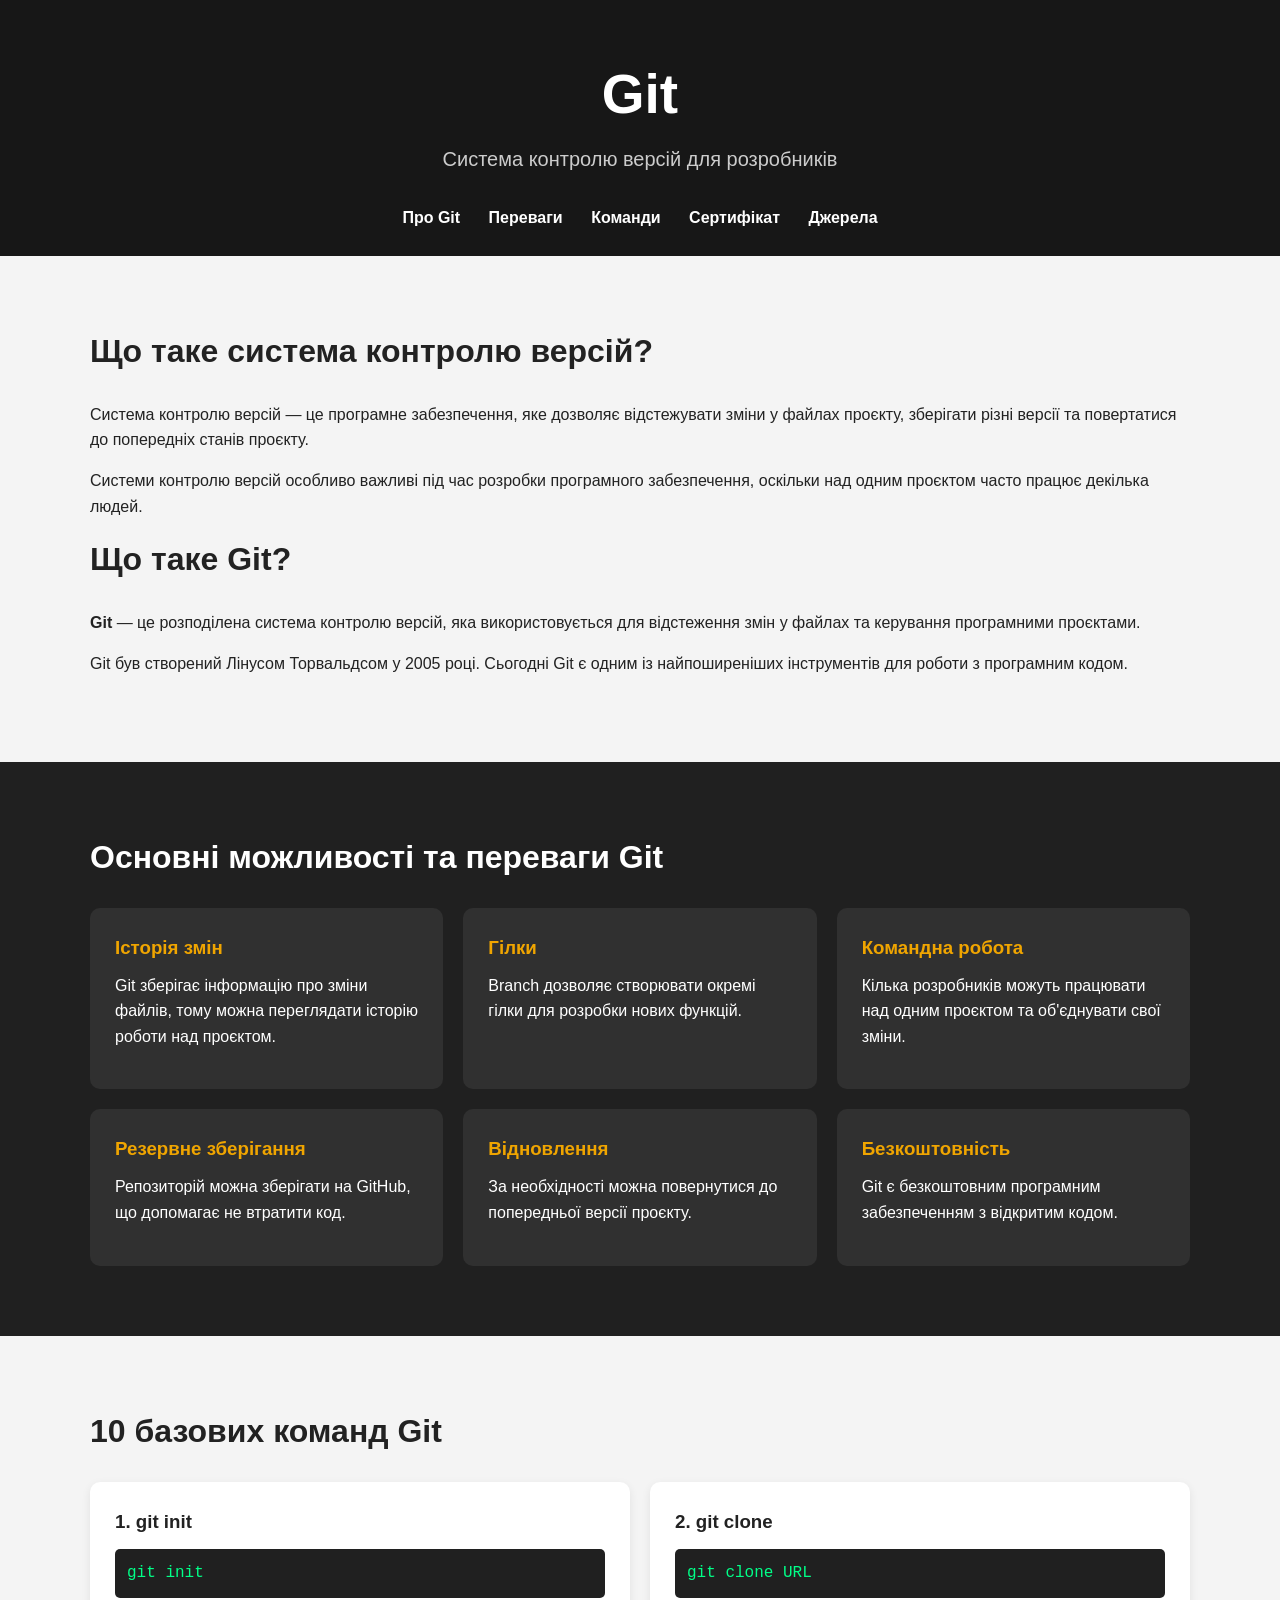
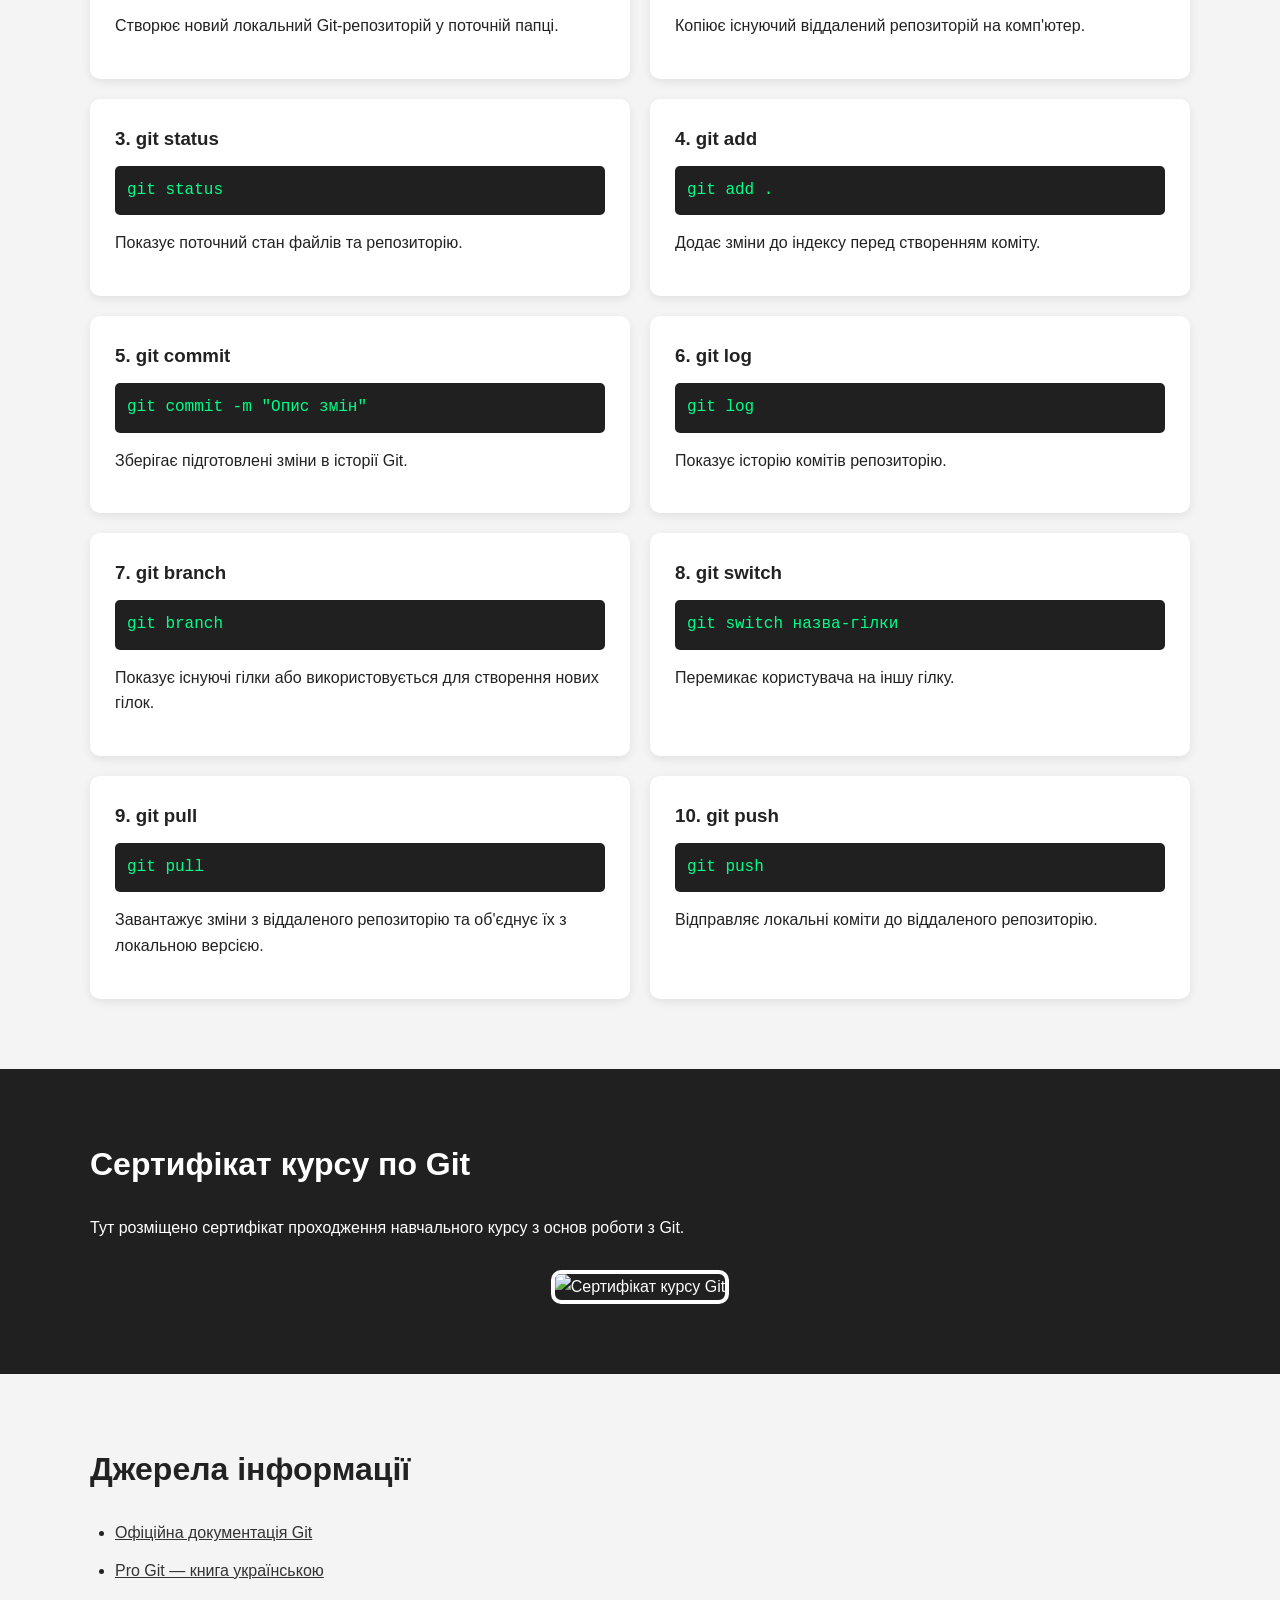
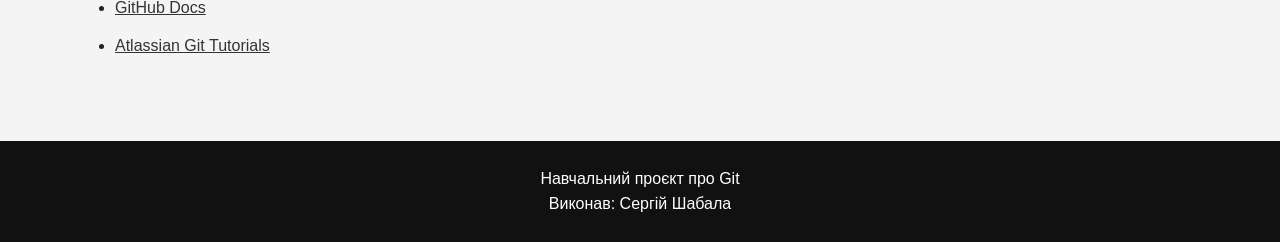
==== index.html @ b5536799 "Add files via upload" ====
<!DOCTYPE html>
<html lang="uk">
<head>
    <meta charset="UTF-8">
    <meta name="viewport" content="width=device-width, initial-scale=1.0">

    <title>Git — системи контролю версій</title>

    <link rel="stylesheet" href="style.css">
</head>

<body>

<header>
    <div class="container">
        <h1>Git</h1>
        <p>Система контролю версій для розробників</p>

        <nav>
            <a href="#about">Про Git</a>
            <a href="#advantages">Переваги</a>
            <a href="#commands">Команди</a>
            <a href="#certificate">Сертифікат</a>
            <a href="#sources">Джерела</a>
        </nav>
    </div>
</header>

<main>

<section id="about" class="section">
    <div class="container">

        <h2>Що таке система контролю версій?</h2>

        <p>
            Система контролю версій — це програмне забезпечення,
            яке дозволяє відстежувати зміни у файлах проєкту,
            зберігати різні версії та повертатися до попередніх
            станів проєкту.
        </p>

        <p>
            Системи контролю версій особливо важливі під час
            розробки програмного забезпечення, оскільки над одним
            проєктом часто працює декілька людей.
        </p>

        <h2>Що таке Git?</h2>

        <p>
            <strong>Git</strong> — це розподілена система контролю
            версій, яка використовується для відстеження змін
            у файлах та керування програмними проєктами.
        </p>

        <p>
            Git був створений Лінусом Торвальдсом у 2005 році.
            Сьогодні Git є одним із найпоширеніших інструментів
            для роботи з програмним кодом.
        </p>

    </div>
</section>


<section id="advantages" class="section dark">
    <div class="container">

        <h2>Основні можливості та переваги Git</h2>

        <div class="cards">

            <div class="card">
                <h3>Історія змін</h3>
                <p>
                    Git зберігає інформацію про зміни файлів,
                    тому можна переглядати історію роботи над проєктом.
                </p>
            </div>

            <div class="card">
                <h3>Гілки</h3>
                <p>
                    Branch дозволяє створювати окремі гілки
                    для розробки нових функцій.
                </p>
            </div>

            <div class="card">
                <h3>Командна робота</h3>
                <p>
                    Кілька розробників можуть працювати над одним
                    проєктом та об'єднувати свої зміни.
                </p>
            </div>

            <div class="card">
                <h3>Резервне зберігання</h3>
                <p>
                    Репозиторій можна зберігати на GitHub,
                    що допомагає не втратити код.
                </p>
            </div>

            <div class="card">
                <h3>Відновлення</h3>
                <p>
                    За необхідності можна повернутися
                    до попередньої версії проєкту.
                </p>
            </div>

            <div class="card">
                <h3>Безкоштовність</h3>
                <p>
                    Git є безкоштовним програмним забезпеченням
                    з відкритим кодом.
                </p>
            </div>

        </div>

    </div>
</section>


<section id="commands" class="section">
    <div class="container">

        <h2>10 базових команд Git</h2>

        <div class="commands">

            <div class="command">
                <h3>1. git init</h3>
                <code>git init</code>
                <p>
                    Створює новий локальний Git-репозиторій
                    у поточній папці.
                </p>
            </div>

            <div class="command">
                <h3>2. git clone</h3>
                <code>git clone URL</code>
                <p>
                    Копіює існуючий віддалений репозиторій
                    на комп'ютер.
                </p>
            </div>

            <div class="command">
                <h3>3. git status</h3>
                <code>git status</code>
                <p>
                    Показує поточний стан файлів
                    та репозиторію.
                </p>
            </div>

            <div class="command">
                <h3>4. git add</h3>
                <code>git add .</code>
                <p>
                    Додає зміни до індексу перед створенням
                    коміту.
                </p>
            </div>

            <div class="command">
                <h3>5. git commit</h3>
                <code>git commit -m "Опис змін"</code>
                <p>
                    Зберігає підготовлені зміни в історії Git.
                </p>
            </div>

            <div class="command">
                <h3>6. git log</h3>
                <code>git log</code>
                <p>
                    Показує історію комітів репозиторію.
                </p>
            </div>

            <div class="command">
                <h3>7. git branch</h3>
                <code>git branch</code>
                <p>
                    Показує існуючі гілки або використовується
                    для створення нових гілок.
                </p>
            </div>

            <div class="command">
                <h3>8. git switch</h3>
                <code>git switch назва-гілки</code>
                <p>
                    Перемикає користувача на іншу гілку.
                </p>
            </div>

            <div class="command">
                <h3>9. git pull</h3>
                <code>git pull</code>
                <p>
                    Завантажує зміни з віддаленого репозиторію
                    та об'єднує їх з локальною версією.
                </p>
            </div>

            <div class="command">
                <h3>10. git push</h3>
                <code>git push</code>
                <p>
                    Відправляє локальні коміти
                    до віддаленого репозиторію.
                </p>
            </div>

        </div>

    </div>
</section>


<section id="certificate" class="section dark">
    <div class="container">

        <h2>Сертифікат курсу по Git</h2>

        <p>
            Тут розміщено сертифікат проходження навчального
            курсу з основ роботи з Git.
        </p>

        <div class="certificate">
            <img src="certificate.jpg"
                 alt="Сертифікат курсу Git">
        </div>

    </div>
</section>


<section id="sources" class="section">
    <div class="container">

        <h2>Джерела інформації</h2>

        <ul class="sources">

            <li>
                <a href="https://git-scm.com/docs"
                   target="_blank">
                    Офіційна документація Git
                </a>
            </li>

            <li>
                <a href="https://git-scm.com/book/uk/v2"
                   target="_blank">
                    Pro Git — книга українською
                </a>
            </li>

            <li>
                <a href="https://docs.github.com/"
                   target="_blank">
                    GitHub Docs
                </a>
            </li>

            <li>
                <a href="https://www.atlassian.com/git/tutorials"
                   target="_blank">
                    Atlassian Git Tutorials
                </a>
            </li>

        </ul>

    </div>
</section>

</main>


<footer>
    <p>Навчальний проєкт про Git</p>
    <p>Виконав: Сергій Шабала</p>
</footer>

</body>
</html>
---- style.css ----
* {
    box-sizing: border-box;
    margin: 0;
    padding: 0;
}

html {
    scroll-behavior: smooth;
}

body {
    font-family: Arial, sans-serif;
    background: #f4f4f4;
    color: #222;
    line-height: 1.6;
}

.container {
    width: 90%;
    max-width: 1100px;
    margin: auto;
}

header {
    background: #171717;
    color: white;
    padding: 50px 0 25px;
    text-align: center;
}

header h1 {
    font-size: 55px;
    margin-bottom: 5px;
}

header p {
    font-size: 20px;
    color: #ccc;
}

nav {
    margin-top: 30px;
}

nav a {
    color: white;
    text-decoration: none;
    margin: 0 12px;
    font-weight: bold;
}

nav a:hover {
    color: #f0a500;
}

.section {
    padding: 70px 0;
}

.dark {
    background: #202020;
    color: white;
}

h2 {
    font-size: 32px;
    margin-bottom: 25px;
}

.section p {
    margin-bottom: 15px;
}

.cards {
    display: grid;
    grid-template-columns: repeat(3, 1fr);
    gap: 20px;
}

.card {
    background: #303030;
    padding: 25px;
    border-radius: 10px;
}

.card h3 {
    color: #f0a500;
    margin-bottom: 10px;
}

.commands {
    display: grid;
    grid-template-columns: repeat(2, 1fr);
    gap: 20px;
}

.command {
    background: white;
    padding: 25px;
    border-radius: 10px;
    box-shadow: 0 3px 10px rgba(0,0,0,0.08);
}

.command h3 {
    margin-bottom: 12px;
}

.command code {
    display: block;
    background: #202020;
    color: #00ff88;
    padding: 12px;
    border-radius: 5px;
    margin-bottom: 15px;
    font-family: Consolas, monospace;
}

.certificate {
    text-align: center;
    margin-top: 30px;
}

.certificate img {
    max-width: 90%;
    max-height: 600px;
    border-radius: 10px;
    border: 4px solid white;
}

.sources {
    padding-left: 25px;
}

.sources li {
    margin: 12px 0;
}

.sources a {
    color: #333;
}

footer {
    background: #111;
    color: white;
    text-align: center;
    padding: 25px;
}

@media (max-width: 800px) {

    .cards {
        grid-template-columns: 1fr;
    }

    .commands {
        grid-template-columns: 1fr;
    }

    nav a {
        display: block;
        margin: 10px;
    }

    header h1 {
        font-size: 42px;
    }
}
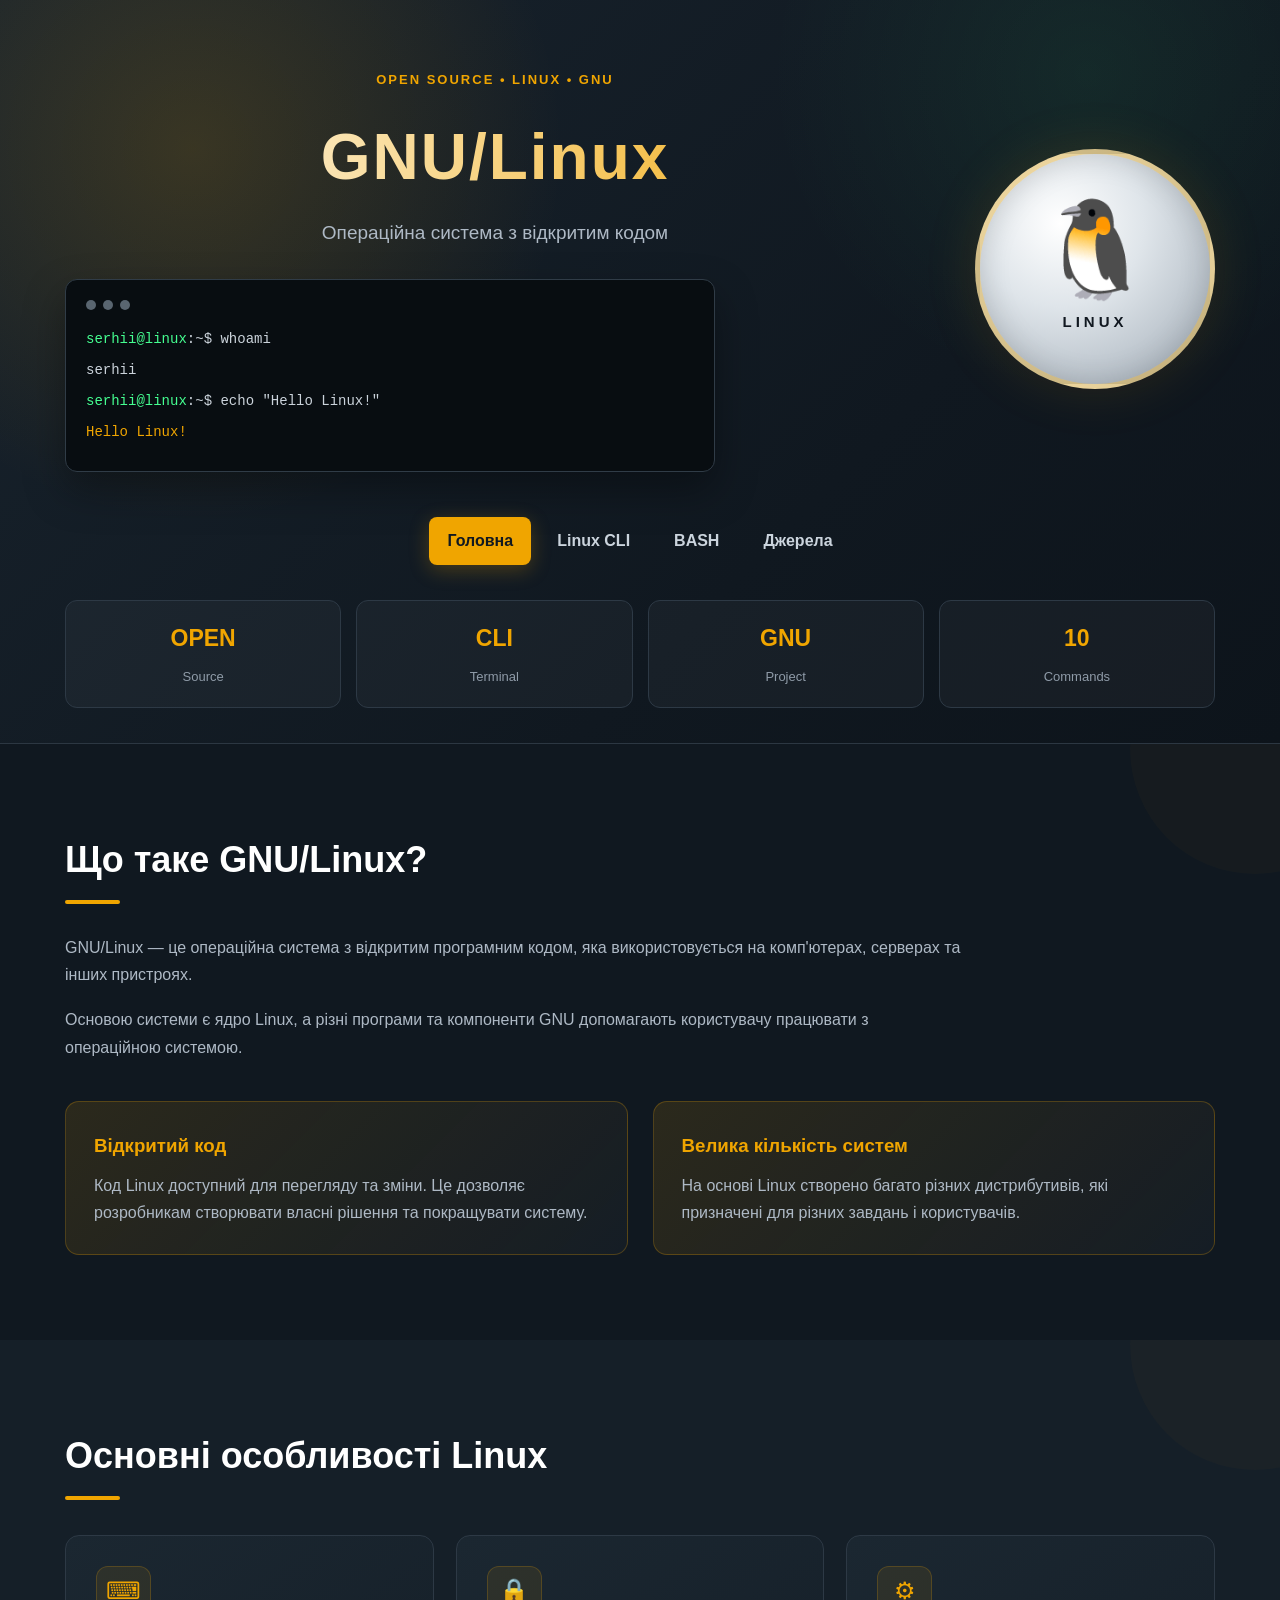
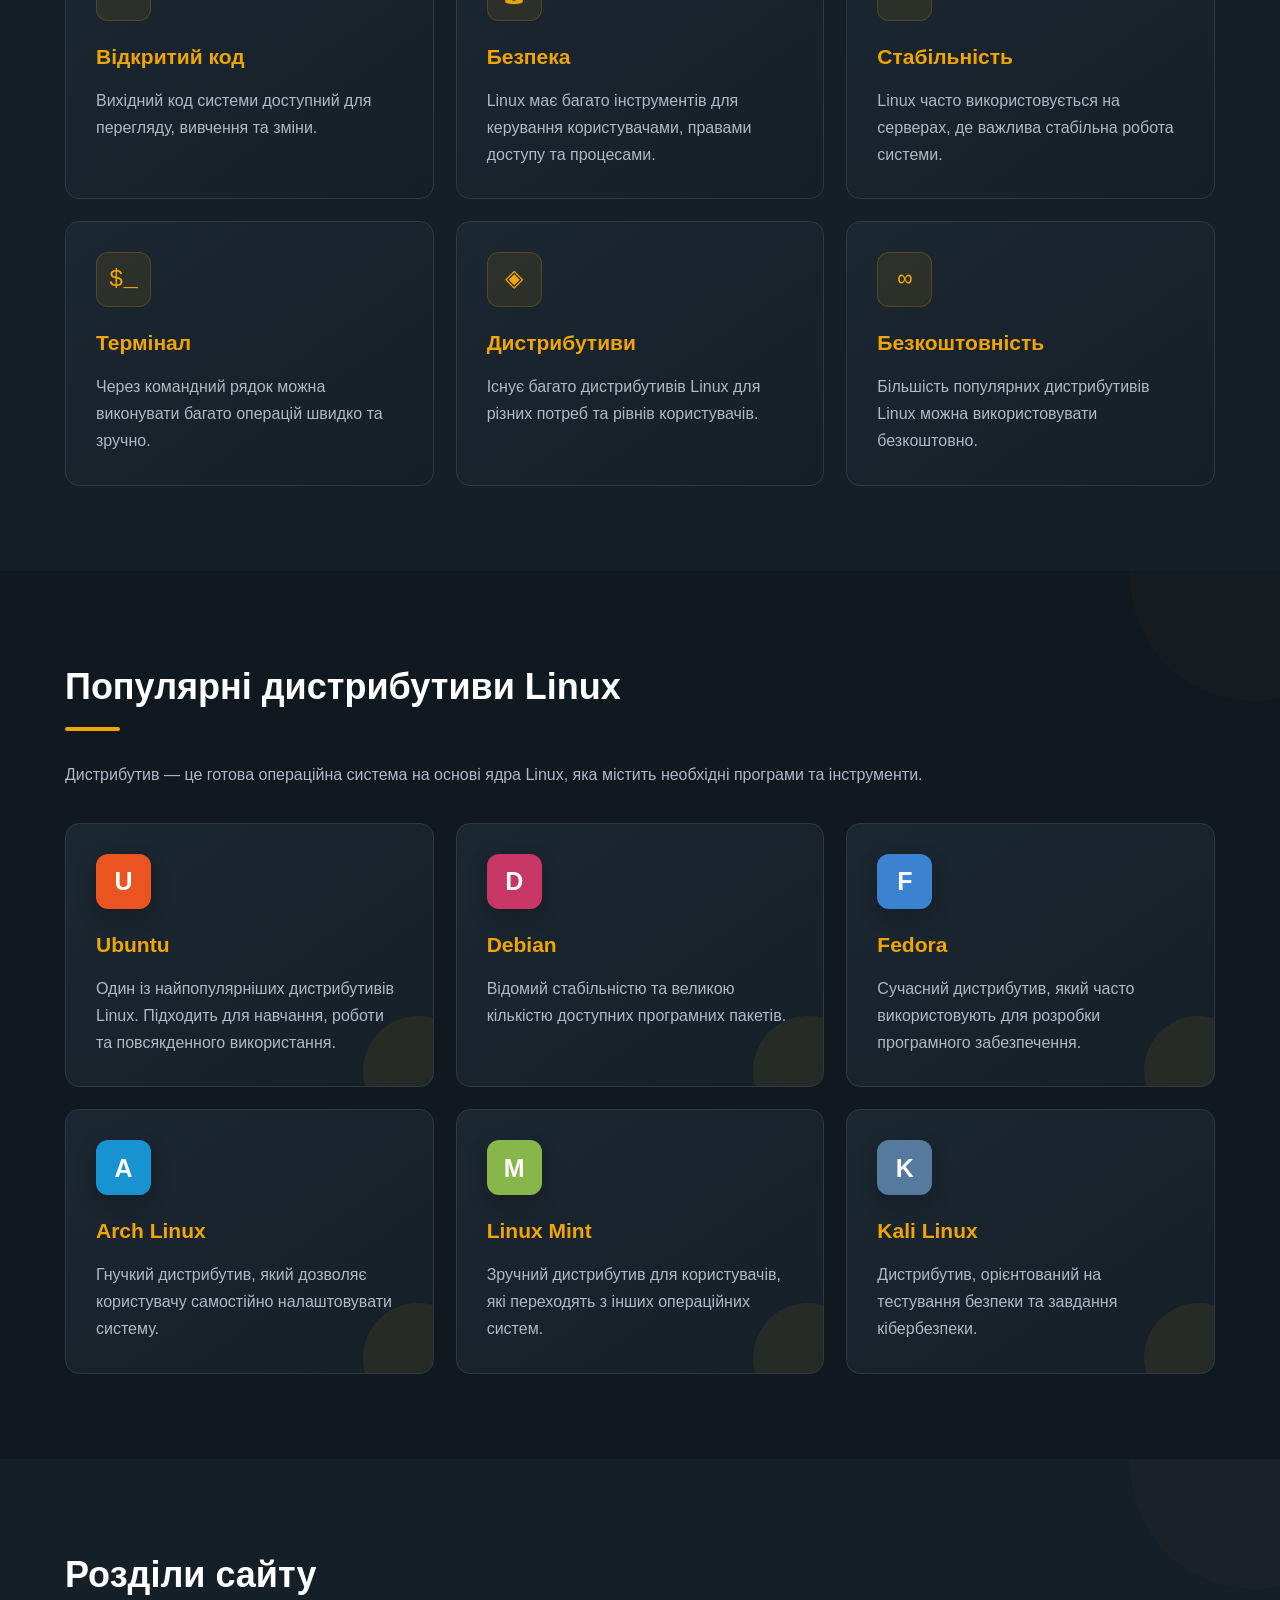
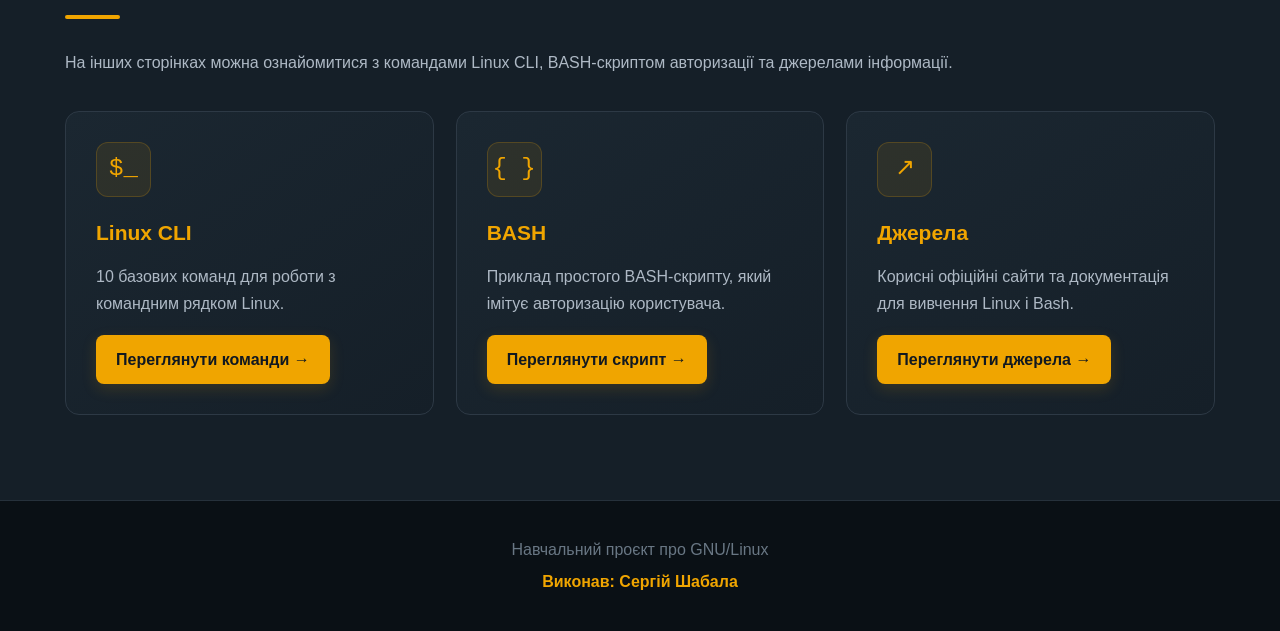
==== commit 1831d50d: "Add files via upload" ====
--- a/index.html
+++ b/index.html
@@ -1,11 +1,10 @@
 <!DOCTYPE html>
 <html lang="uk">
+
 <head>
     <meta charset="UTF-8">
     <meta name="viewport" content="width=device-width, initial-scale=1.0">
-
-    <title>Git — системи контролю версій</title>
-
+    <title>GNU/Linux</title>
     <link rel="stylesheet" href="style.css">
 </head>
 
@@ -13,283 +12,361 @@
 
 <header>
     <div class="container">
-        <h1>Git</h1>
-        <p>Система контролю версій для розробників</p>
+
+        <div class="hero-linux">
+
+            <div class="hero-text">
+
+                <span class="terminal-label">
+                    OPEN SOURCE • LINUX • GNU
+                </span>
+
+                <h1>GNU/Linux</h1>
+
+                <p>
+                    Операційна система з відкритим кодом
+                </p>
+
+                <div class="hero-terminal">
+
+                    <div class="terminal-top">
+                        <span></span>
+                        <span></span>
+                        <span></span>
+                    </div>
+
+                    <p>
+                        <span class="green">serhii@linux</span>:~$ whoami
+                    </p>
+
+                    <p>serhii</p>
+
+                    <p>
+                        <span class="green">serhii@linux</span>:~$ echo "Hello Linux!"
+                    </p>
+
+                    <p class="orange">
+                        Hello Linux!
+                    </p>
+
+                </div>
+
+            </div>
+
+            <div class="tux-box">
+                <div class="tux-circle">🐧</div>
+                <span>LINUX</span>
+            </div>
+
+        </div>
 
         <nav>
-            <a href="#about">Про Git</a>
-            <a href="#advantages">Переваги</a>
-            <a href="#commands">Команди</a>
-            <a href="#certificate">Сертифікат</a>
-            <a href="#sources">Джерела</a>
+            <a href="index.html" class="active">Головна</a>
+            <a href="commands.html">Linux CLI</a>
+            <a href="bash.html">BASH</a>
+            <a href="sources.html">Джерела</a>
         </nav>
+
+        <div class="stats">
+
+            <div class="stat">
+                <strong>OPEN</strong>
+                <span>Source</span>
+            </div>
+
+            <div class="stat">
+                <strong>CLI</strong>
+                <span>Terminal</span>
+            </div>
+
+            <div class="stat">
+                <strong>GNU</strong>
+                <span>Project</span>
+            </div>
+
+            <div class="stat">
+                <strong>10</strong>
+                <span>Commands</span>
+            </div>
+
+        </div>
+
     </div>
 </header>
 
+
 <main>
 
-<section id="about" class="section">
-    <div class="container">
-
-        <h2>Що таке система контролю версій?</h2>
-
-        <p>
-            Система контролю версій — це програмне забезпечення,
-            яке дозволяє відстежувати зміни у файлах проєкту,
-            зберігати різні версії та повертатися до попередніх
-            станів проєкту.
-        </p>
-
-        <p>
-            Системи контролю версій особливо важливі під час
-            розробки програмного забезпечення, оскільки над одним
-            проєктом часто працює декілька людей.
-        </p>
-
-        <h2>Що таке Git?</h2>
-
-        <p>
-            <strong>Git</strong> — це розподілена система контролю
-            версій, яка використовується для відстеження змін
-            у файлах та керування програмними проєктами.
-        </p>
-
-        <p>
-            Git був створений Лінусом Торвальдсом у 2005 році.
-            Сьогодні Git є одним із найпоширеніших інструментів
-            для роботи з програмним кодом.
-        </p>
-
-    </div>
-</section>
-
-
-<section id="advantages" class="section dark">
-    <div class="container">
-
-        <h2>Основні можливості та переваги Git</h2>
-
-        <div class="cards">
-
-            <div class="card">
-                <h3>Історія змін</h3>
-                <p>
-                    Git зберігає інформацію про зміни файлів,
-                    тому можна переглядати історію роботи над проєктом.
-                </p>
-            </div>
-
-            <div class="card">
-                <h3>Гілки</h3>
-                <p>
-                    Branch дозволяє створювати окремі гілки
-                    для розробки нових функцій.
-                </p>
-            </div>
-
-            <div class="card">
-                <h3>Командна робота</h3>
-                <p>
-                    Кілька розробників можуть працювати над одним
-                    проєктом та об'єднувати свої зміни.
-                </p>
-            </div>
-
-            <div class="card">
-                <h3>Резервне зберігання</h3>
-                <p>
-                    Репозиторій можна зберігати на GitHub,
-                    що допомагає не втратити код.
-                </p>
-            </div>
-
-            <div class="card">
-                <h3>Відновлення</h3>
-                <p>
-                    За необхідності можна повернутися
-                    до попередньої версії проєкту.
-                </p>
-            </div>
-
-            <div class="card">
-                <h3>Безкоштовність</h3>
-                <p>
-                    Git є безкоштовним програмним забезпеченням
-                    з відкритим кодом.
-                </p>
-            </div>
-
-        </div>
-
-    </div>
-</section>
-
-
-<section id="commands" class="section">
-    <div class="container">
-
-        <h2>10 базових команд Git</h2>
-
-        <div class="commands">
-
-            <div class="command">
-                <h3>1. git init</h3>
-                <code>git init</code>
-                <p>
-                    Створює новий локальний Git-репозиторій
-                    у поточній папці.
-                </p>
-            </div>
-
-            <div class="command">
-                <h3>2. git clone</h3>
-                <code>git clone URL</code>
-                <p>
-                    Копіює існуючий віддалений репозиторій
-                    на комп'ютер.
-                </p>
-            </div>
-
-            <div class="command">
-                <h3>3. git status</h3>
-                <code>git status</code>
-                <p>
-                    Показує поточний стан файлів
-                    та репозиторію.
-                </p>
-            </div>
-
-            <div class="command">
-                <h3>4. git add</h3>
-                <code>git add .</code>
-                <p>
-                    Додає зміни до індексу перед створенням
-                    коміту.
-                </p>
-            </div>
-
-            <div class="command">
-                <h3>5. git commit</h3>
-                <code>git commit -m "Опис змін"</code>
-                <p>
-                    Зберігає підготовлені зміни в історії Git.
-                </p>
-            </div>
-
-            <div class="command">
-                <h3>6. git log</h3>
-                <code>git log</code>
-                <p>
-                    Показує історію комітів репозиторію.
-                </p>
-            </div>
-
-            <div class="command">
-                <h3>7. git branch</h3>
-                <code>git branch</code>
-                <p>
-                    Показує існуючі гілки або використовується
-                    для створення нових гілок.
-                </p>
-            </div>
-
-            <div class="command">
-                <h3>8. git switch</h3>
-                <code>git switch назва-гілки</code>
-                <p>
-                    Перемикає користувача на іншу гілку.
-                </p>
-            </div>
-
-            <div class="command">
-                <h3>9. git pull</h3>
-                <code>git pull</code>
-                <p>
-                    Завантажує зміни з віддаленого репозиторію
-                    та об'єднує їх з локальною версією.
-                </p>
-            </div>
-
-            <div class="command">
-                <h3>10. git push</h3>
-                <code>git push</code>
-                <p>
-                    Відправляє локальні коміти
-                    до віддаленого репозиторію.
-                </p>
-            </div>
-
-        </div>
-
-    </div>
-</section>
-
-
-<section id="certificate" class="section dark">
-    <div class="container">
-
-        <h2>Сертифікат курсу по Git</h2>
-
-        <p>
-            Тут розміщено сертифікат проходження навчального
-            курсу з основ роботи з Git.
-        </p>
-
-        <div class="certificate">
-            <img src="certificate.jpg"
-                 alt="Сертифікат курсу Git">
-        </div>
-
-    </div>
-</section>
-
-
-<section id="sources" class="section">
-    <div class="container">
-
-        <h2>Джерела інформації</h2>
-
-        <ul class="sources">
-
-            <li>
-                <a href="https://git-scm.com/docs"
-                   target="_blank">
-                    Офіційна документація Git
-                </a>
-            </li>
-
-            <li>
-                <a href="https://git-scm.com/book/uk/v2"
-                   target="_blank">
-                    Pro Git — книга українською
-                </a>
-            </li>
-
-            <li>
-                <a href="https://docs.github.com/"
-                   target="_blank">
-                    GitHub Docs
-                </a>
-            </li>
-
-            <li>
-                <a href="https://www.atlassian.com/git/tutorials"
-                   target="_blank">
-                    Atlassian Git Tutorials
-                </a>
-            </li>
-
-        </ul>
-
-    </div>
-</section>
+    <section class="section">
+
+        <div class="container">
+
+            <h2>Що таке GNU/Linux?</h2>
+
+            <p>
+                GNU/Linux — це операційна система з відкритим програмним кодом,
+                яка використовується на комп'ютерах, серверах та інших пристроях.
+            </p>
+
+            <p>
+                Основою системи є ядро Linux, а різні програми та компоненти GNU
+                допомагають користувачу працювати з операційною системою.
+            </p>
+
+            <div class="info-highlight">
+
+                <div class="info-box">
+
+                    <h3>Відкритий код</h3>
+
+                    <p>
+                        Код Linux доступний для перегляду та зміни.
+                        Це дозволяє розробникам створювати власні рішення
+                        та покращувати систему.
+                    </p>
+
+                </div>
+
+                <div class="info-box">
+
+                    <h3>Велика кількість систем</h3>
+
+                    <p>
+                        На основі Linux створено багато різних дистрибутивів,
+                        які призначені для різних завдань і користувачів.
+                    </p>
+
+                </div>
+
+            </div>
+
+        </div>
+
+    </section>
+
+
+    <section class="section dark">
+
+        <div class="container">
+
+            <h2>Основні особливості Linux</h2>
+
+            <div class="cards">
+
+                <div class="card">
+                    <div class="feature-icon">⌨</div>
+                    <h3>Відкритий код</h3>
+                    <p>
+                        Вихідний код системи доступний для перегляду,
+                        вивчення та зміни.
+                    </p>
+                </div>
+
+                <div class="card">
+                    <div class="feature-icon">🔒</div>
+                    <h3>Безпека</h3>
+                    <p>
+                        Linux має багато інструментів для керування
+                        користувачами, правами доступу та процесами.
+                    </p>
+                </div>
+
+                <div class="card">
+                    <div class="feature-icon">⚙</div>
+                    <h3>Стабільність</h3>
+                    <p>
+                        Linux часто використовується на серверах,
+                        де важлива стабільна робота системи.
+                    </p>
+                </div>
+
+                <div class="card">
+                    <div class="feature-icon">$_</div>
+                    <h3>Термінал</h3>
+                    <p>
+                        Через командний рядок можна виконувати багато
+                        операцій швидко та зручно.
+                    </p>
+                </div>
+
+                <div class="card">
+                    <div class="feature-icon">◈</div>
+                    <h3>Дистрибутиви</h3>
+                    <p>
+                        Існує багато дистрибутивів Linux для різних
+                        потреб та рівнів користувачів.
+                    </p>
+                </div>
+
+                <div class="card">
+                    <div class="feature-icon">∞</div>
+                    <h3>Безкоштовність</h3>
+                    <p>
+                        Більшість популярних дистрибутивів Linux
+                        можна використовувати безкоштовно.
+                    </p>
+                </div>
+
+            </div>
+
+        </div>
+
+    </section>
+
+
+    <section class="section">
+
+        <div class="container">
+
+            <h2>Популярні дистрибутиви Linux</h2>
+
+            <p>
+                Дистрибутив — це готова операційна система на основі ядра Linux,
+                яка містить необхідні програми та інструменти.
+            </p>
+
+            <div class="cards">
+
+                <div class="card distro-card">
+                    <div class="distro-icon ubuntu">U</div>
+                    <h3>Ubuntu</h3>
+                    <p>
+                        Один із найпопулярніших дистрибутивів Linux.
+                        Підходить для навчання, роботи та повсякденного використання.
+                    </p>
+                </div>
+
+                <div class="card distro-card">
+                    <div class="distro-icon debian">D</div>
+                    <h3>Debian</h3>
+                    <p>
+                        Відомий стабільністю та великою кількістю
+                        доступних програмних пакетів.
+                    </p>
+                </div>
+
+                <div class="card distro-card">
+                    <div class="distro-icon fedora">F</div>
+                    <h3>Fedora</h3>
+                    <p>
+                        Сучасний дистрибутив, який часто використовують
+                        для розробки програмного забезпечення.
+                    </p>
+                </div>
+
+                <div class="card distro-card">
+                    <div class="distro-icon arch">A</div>
+                    <h3>Arch Linux</h3>
+                    <p>
+                        Гнучкий дистрибутив, який дозволяє користувачу
+                        самостійно налаштовувати систему.
+                    </p>
+                </div>
+
+                <div class="card distro-card">
+                    <div class="distro-icon mint">M</div>
+                    <h3>Linux Mint</h3>
+                    <p>
+                        Зручний дистрибутив для користувачів,
+                        які переходять з інших операційних систем.
+                    </p>
+                </div>
+
+                <div class="card distro-card">
+                    <div class="distro-icon kali">K</div>
+                    <h3>Kali Linux</h3>
+                    <p>
+                        Дистрибутив, орієнтований на тестування безпеки
+                        та завдання кібербезпеки.
+                    </p>
+                </div>
+
+            </div>
+
+        </div>
+
+    </section>
+
+
+    <section class="section dark">
+
+        <div class="container">
+
+            <h2>Розділи сайту</h2>
+
+            <p>
+                На інших сторінках можна ознайомитися з командами Linux CLI,
+                BASH-скриптом авторизації та джерелами інформації.
+            </p>
+
+            <div class="cards">
+
+                <div class="card">
+
+                    <div class="feature-icon">$_</div>
+
+                    <h3>Linux CLI</h3>
+
+                    <p>
+                        10 базових команд для роботи
+                        з командним рядком Linux.
+                    </p>
+
+                    <a href="commands.html" class="button">
+                        Переглянути команди →
+                    </a>
+
+                </div>
+
+                <div class="card">
+
+                    <div class="feature-icon">{ }</div>
+
+                    <h3>BASH</h3>
+
+                    <p>
+                        Приклад простого BASH-скрипту,
+                        який імітує авторизацію користувача.
+                    </p>
+
+                    <a href="bash.html" class="button">
+                        Переглянути скрипт →
+                    </a>
+
+                </div>
+
+                <div class="card">
+
+                    <div class="feature-icon">↗</div>
+
+                    <h3>Джерела</h3>
+
+                    <p>
+                        Корисні офіційні сайти та документація
+                        для вивчення Linux і Bash.
+                    </p>
+
+                    <a href="sources.html" class="button">
+                        Переглянути джерела →
+                    </a>
+
+                </div>
+
+            </div>
+
+        </div>
+
+    </section>
 
 </main>
 
 
 <footer>
-    <p>Навчальний проєкт про Git</p>
+
+    <p>Навчальний проєкт про GNU/Linux</p>
+
     <p>Виконав: Сергій Шабала</p>
+
 </footer>
 
 </body>
--- a/style.css
+++ b/style.css
@@ -9,159 +9,1384 @@
 }
 
 body {
-    font-family: Arial, sans-serif;
-    background: #f4f4f4;
-    color: #222;
-    line-height: 1.6;
+    font-family: Arial, Helvetica, sans-serif;
+    background: #101820;
+    color: #e8edf2;
+    line-height: 1.7;
 }
 
 .container {
     width: 90%;
-    max-width: 1100px;
+    max-width: 1150px;
     margin: auto;
 }
 
+
+/* =========================
+   HEADER
+========================= */
+
 header {
-    background: #171717;
+    background:
+        radial-gradient(
+            circle at 15% 20%,
+            rgba(240, 165, 0, 0.16),
+            transparent 30%
+        ),
+        radial-gradient(
+            circle at 85% 10%,
+            rgba(69, 255, 145, 0.07),
+            transparent 25%
+        ),
+        linear-gradient(
+            135deg,
+            #18232d,
+            #101820 65%,
+            #0d141b
+        );
+
     color: white;
-    padding: 50px 0 25px;
+    padding: 65px 0 35px;
     text-align: center;
+    border-bottom: 1px solid #2c3742;
+}
+
+.page-header {
+    padding: 55px 0 30px;
 }
 
 header h1 {
-    font-size: 55px;
+    font-size: 64px;
+    font-weight: 800;
+    letter-spacing: 2px;
     margin-bottom: 5px;
+
+    background: linear-gradient(
+        90deg,
+        #ffffff,
+        #f0a500
+    );
+
+    -webkit-background-clip: text;
+    -webkit-text-fill-color: transparent;
 }
 
 header p {
-    font-size: 20px;
-    color: #ccc;
-}
+    font-size: 19px;
+    color: #aeb9c5;
+}
+
+.page-title-icon {
+    width: 75px;
+    height: 75px;
+    margin: 0 auto 15px;
+
+    display: flex;
+    align-items: center;
+    justify-content: center;
+
+    background: rgba(240, 165, 0, 0.1);
+    border: 1px solid rgba(240, 165, 0, 0.3);
+
+    border-radius: 18px;
+
+    color: #f0a500;
+    font-size: 28px;
+    font-family: Consolas, monospace;
+
+    box-shadow:
+        0 10px 35px rgba(0, 0, 0, 0.25);
+}
+
+
+/* =========================
+   HERO
+========================= */
+
+.hero-linux {
+    display: flex;
+    align-items: center;
+    justify-content: space-between;
+    gap: 50px;
+    margin-bottom: 45px;
+}
+
+.hero-text {
+    flex: 1;
+}
+
+.terminal-label {
+    display: inline-block;
+
+    color: #f0a500;
+
+    font-size: 13px;
+    font-weight: bold;
+
+    letter-spacing: 2px;
+
+    margin-bottom: 12px;
+}
+
+.hero-terminal {
+    max-width: 650px;
+
+    margin-top: 30px;
+    padding: 20px;
+
+    background: #080d11;
+
+    border: 1px solid #303c47;
+
+    border-radius: 12px;
+
+    text-align: left;
+
+    box-shadow:
+        0 18px 40px rgba(0, 0, 0, 0.35);
+}
+
+.hero-terminal p {
+    margin: 7px 0;
+
+    color: #cbd3db;
+
+    font-family:
+        Consolas,
+        "Courier New",
+        monospace;
+
+    font-size: 14px;
+}
+
+.terminal-top {
+    display: flex;
+    gap: 7px;
+
+    margin-bottom: 18px;
+}
+
+.terminal-top span,
+.terminal-demo-top > span:not(.terminal-name) {
+    width: 10px;
+    height: 10px;
+
+    border-radius: 50%;
+
+    display: block;
+
+    background: #596570;
+}
+
+.green {
+    color: #45ff91 !important;
+}
+
+.orange {
+    color: #f0a500 !important;
+}
+
+
+/* =========================
+   TUX
+========================= */
+
+.tux-box {
+    width: 240px;
+    height: 240px;
+
+    border-radius: 50%;
+
+    background:
+        radial-gradient(
+            circle at 35% 30%,
+            #ffffff,
+            #dfe5ea 38%,
+            #9da8b3 100%
+        );
+
+    display: flex;
+    flex-direction: column;
+
+    justify-content: center;
+    align-items: center;
+
+    box-shadow:
+        0 0 55px rgba(240, 165, 0, 0.12),
+        inset 0 0 30px rgba(0, 0, 0, 0.15);
+
+    border: 5px solid rgba(240, 165, 0, 0.35);
+
+    animation: floatTux 4s ease-in-out infinite;
+}
+
+.tux-circle {
+    font-size: 95px;
+    line-height: 1;
+}
+
+.tux-box span:last-child {
+    margin-top: 12px;
+
+    color: #111820;
+
+    font-size: 15px;
+    font-weight: 800;
+
+    letter-spacing: 4px;
+}
+
+@keyframes floatTux {
+
+    0%,
+    100% {
+        transform: translateY(0);
+    }
+
+    50% {
+        transform: translateY(-10px);
+    }
+}
+
+
+/* =========================
+   NAVIGATION
+========================= */
 
 nav {
     margin-top: 30px;
+
+    display: flex;
+    justify-content: center;
+
+    flex-wrap: wrap;
+
+    gap: 8px;
 }
 
 nav a {
+    color: #cbd4dd;
+
+    text-decoration: none;
+
+    padding: 10px 18px;
+
+    border-radius: 8px;
+
+    font-weight: 600;
+
+    transition: 0.25s ease;
+}
+
+nav a:hover {
     color: white;
-    text-decoration: none;
-    margin: 0 12px;
-    font-weight: bold;
-}
-
-nav a:hover {
-    color: #f0a500;
-}
+
+    background:
+        rgba(240, 165, 0, 0.12);
+
+    transform: translateY(-2px);
+}
+
+nav a.active {
+    background: #f0a500;
+
+    color: #111820;
+
+    box-shadow:
+        0 5px 20px rgba(240, 165, 0, 0.25);
+}
+
+
+/* =========================
+   STATS
+========================= */
+
+.stats {
+    display: grid;
+
+    grid-template-columns:
+        repeat(4, 1fr);
+
+    gap: 15px;
+
+    margin-top: 35px;
+}
+
+.stat {
+    background:
+        rgba(255, 255, 255, 0.035);
+
+    border:
+        1px solid #2d3945;
+
+    border-radius: 12px;
+
+    padding: 18px;
+
+    text-align: center;
+
+    transition: 0.3s ease;
+}
+
+.stat:hover {
+    transform: translateY(-5px);
+
+    border-color: #f0a500;
+
+    background:
+        rgba(240, 165, 0, 0.06);
+}
+
+.stat strong {
+    display: block;
+
+    color: #f0a500;
+
+    font-size: 23px;
+
+    margin-bottom: 4px;
+}
+
+.stat span {
+    color: #8f9ba8;
+
+    font-size: 13px;
+}
+
+
+/* =========================
+   SECTIONS
+========================= */
 
 .section {
-    padding: 70px 0;
+    position: relative;
+
+    padding: 85px 0;
+
+    background: #101820;
+
+    overflow: hidden;
+}
+
+.section:nth-child(even) {
+    background: #151f28;
 }
 
 .dark {
-    background: #202020;
-    color: white;
+    background:
+        radial-gradient(
+            circle at 50% 50%,
+            rgba(240, 165, 0, 0.055),
+            transparent 45%
+        ),
+        #151f28;
+}
+
+.section::before {
+    content: "";
+
+    position: absolute;
+
+    width: 250px;
+    height: 250px;
+
+    border-radius: 50%;
+
+    background:
+        rgba(240, 165, 0, 0.025);
+
+    top: -120px;
+    right: -100px;
+
+    pointer-events: none;
 }
 
 h2 {
-    font-size: 32px;
-    margin-bottom: 25px;
-}
-
-.section p {
-    margin-bottom: 15px;
-}
+    position: relative;
+
+    font-size: 36px;
+
+    margin-bottom: 30px;
+
+    color: #ffffff;
+}
+
+h2::after {
+    content: "";
+
+    display: block;
+
+    width: 55px;
+    height: 4px;
+
+    margin-top: 10px;
+
+    background: #f0a500;
+
+    border-radius: 10px;
+}
+
+.section > .container > p {
+    color: #aeb9c5;
+
+    max-width: 900px;
+
+    margin-bottom: 18px;
+}
+
+.section-intro {
+    margin-bottom: 30px;
+}
+
+
+/* =========================
+   INFO BLOCKS
+========================= */
+
+.info-highlight {
+    display: grid;
+
+    grid-template-columns:
+        1fr 1fr;
+
+    gap: 25px;
+
+    margin-top: 40px;
+}
+
+.info-box {
+    padding: 28px;
+
+    border-radius: 14px;
+
+    background:
+        linear-gradient(
+            135deg,
+            rgba(240, 165, 0, 0.12),
+            rgba(255, 255, 255, 0.025)
+        );
+
+    border:
+        1px solid rgba(240, 165, 0, 0.25);
+}
+
+.info-box h3 {
+    color: #f0a500;
+
+    margin-bottom: 10px;
+}
+
+.info-box p {
+    color: #aeb9c5;
+}
+
+
+/* =========================
+   CARDS
+========================= */
 
 .cards {
     display: grid;
-    grid-template-columns: repeat(3, 1fr);
-    gap: 20px;
+
+    grid-template-columns:
+        repeat(3, 1fr);
+
+    gap: 22px;
+
+    margin-top: 35px;
 }
 
 .card {
-    background: #303030;
-    padding: 25px;
-    border-radius: 10px;
+    position: relative;
+
+    background:
+        linear-gradient(
+            145deg,
+            #1b2731,
+            #151f28
+        );
+
+    border:
+        1px solid #2d3945;
+
+    padding: 30px;
+
+    border-radius: 14px;
+
+    transition: 0.3s ease;
+
+    overflow: hidden;
+}
+
+.card::before {
+    content: "";
+
+    position: absolute;
+
+    top: 0;
+    left: 0;
+
+    width: 100%;
+    height: 3px;
+
+    background:
+        linear-gradient(
+            90deg,
+            #f0a500,
+            transparent
+        );
+
+    opacity: 0;
+
+    transition: 0.3s ease;
+}
+
+.card:hover {
+    transform: translateY(-7px);
+
+    border-color:
+        rgba(240, 165, 0, 0.45);
+
+    box-shadow:
+        0 15px 35px rgba(0, 0, 0, 0.35),
+        0 0 25px rgba(240, 165, 0, 0.06);
+}
+
+.card:hover::before {
+    opacity: 1;
 }
 
 .card h3 {
     color: #f0a500;
-    margin-bottom: 10px;
-}
+
+    font-size: 21px;
+
+    margin-bottom: 12px;
+}
+
+.card p {
+    color: #aeb9c5;
+
+    margin-bottom: 0;
+}
+
+
+/* =========================
+   FEATURE ICONS
+========================= */
+
+.feature-icon {
+    width: 55px;
+    height: 55px;
+
+    border-radius: 12px;
+
+    display: flex;
+    justify-content: center;
+    align-items: center;
+
+    background:
+        rgba(240, 165, 0, 0.09);
+
+    border:
+        1px solid rgba(240, 165, 0, 0.2);
+
+    color: #f0a500;
+
+    font-size: 24px;
+
+    font-family:
+        Consolas,
+        monospace;
+
+    margin-bottom: 18px;
+}
+
+
+/* =========================
+   DISTRO CARDS
+========================= */
+
+.distro-card {
+    position: relative;
+
+    overflow: hidden;
+}
+
+.distro-card::after {
+    content: "";
+
+    position: absolute;
+
+    width: 110px;
+    height: 110px;
+
+    right: -40px;
+    bottom: -40px;
+
+    border-radius: 50%;
+
+    background:
+        rgba(240, 165, 0, 0.08);
+}
+
+.distro-icon {
+    width: 55px;
+    height: 55px;
+
+    border-radius: 12px;
+
+    display: flex;
+    justify-content: center;
+    align-items: center;
+
+    color: white;
+
+    font-size: 25px;
+    font-weight: 800;
+
+    margin-bottom: 18px;
+
+    position: relative;
+
+    z-index: 2;
+
+    box-shadow:
+        0 7px 20px rgba(0, 0, 0, 0.2);
+}
+
+.ubuntu {
+    background: #e95420;
+}
+
+.debian {
+    background: #c73665;
+}
+
+.fedora {
+    background: #3b82d0;
+}
+
+.arch {
+    background: #1793d1;
+}
+
+.mint {
+    background: #87b64a;
+}
+
+.kali {
+    background: #557a9e;
+}
+
+.distro-card h3,
+.distro-card p {
+    position: relative;
+
+    z-index: 2;
+}
+
+
+/* =========================
+   BUTTONS
+========================= */
+
+.button {
+    display: inline-block;
+
+    margin-top: 18px;
+
+    padding: 11px 20px;
+
+    background: #f0a500;
+
+    color: #111820;
+
+    text-decoration: none;
+
+    border-radius: 8px;
+
+    font-weight: 700;
+
+    transition: 0.25s ease;
+
+    box-shadow:
+        0 5px 15px rgba(240, 165, 0, 0.15);
+}
+
+.button:hover {
+    background: #ffb928;
+
+    transform: translateY(-2px);
+
+    box-shadow:
+        0 8px 22px rgba(240, 165, 0, 0.25);
+}
+
+
+/* =========================
+   COMMANDS
+========================= */
 
 .commands {
     display: grid;
-    grid-template-columns: repeat(2, 1fr);
-    gap: 20px;
+
+    grid-template-columns:
+        repeat(2, 1fr);
+
+    gap: 22px;
+
+    margin-top: 35px;
 }
 
 .command {
-    background: white;
-    padding: 25px;
-    border-radius: 10px;
-    box-shadow: 0 3px 10px rgba(0,0,0,0.08);
+    position: relative;
+
+    background:
+        linear-gradient(
+            145deg,
+            #1b2731,
+            #131d25
+        );
+
+    color: #e6edf3;
+
+    padding: 28px;
+
+    border-radius: 14px;
+
+    border:
+        1px solid #2d3945;
+
+    transition: 0.3s ease;
+}
+
+.command:hover {
+    transform: translateY(-5px);
+
+    border-color:
+        rgba(240, 165, 0, 0.35);
+
+    box-shadow:
+        0 12px 30px rgba(0, 0, 0, 0.3);
+}
+
+.command-number {
+    position: absolute;
+
+    right: 20px;
+    top: 17px;
+
+    color: #43515e;
+
+    font-size: 13px;
+
+    font-family:
+        Consolas,
+        monospace;
 }
 
 .command h3 {
-    margin-bottom: 12px;
+    color: #f0a500;
+
+    font-size: 21px;
+
+    margin-bottom: 15px;
+}
+
+.command p {
+    color: #aeb9c5;
 }
 
 .command code {
     display: block;
-    background: #202020;
-    color: #00ff88;
-    padding: 12px;
-    border-radius: 5px;
+
+    background: #080d11;
+
+    color: #45ff91;
+
+    padding: 14px 16px;
+
+    border-radius: 8px;
+
+    margin-bottom: 18px;
+
+    font-family:
+        Consolas,
+        "Courier New",
+        monospace;
+
+    border:
+        1px solid #24342b;
+
+    box-shadow:
+        inset 0 0 15px rgba(0, 0, 0, 0.5);
+
+    overflow-x: auto;
+}
+
+.command code::before {
+    content: "$ ";
+
+    color: #f0a500;
+}
+
+
+/* =========================
+   TERMINAL DEMO
+========================= */
+
+.terminal-demo {
+    max-width: 850px;
+
+    margin: auto;
+
+    background: #080d11;
+
+    border:
+        1px solid #303c47;
+
+    border-radius: 14px;
+
+    overflow: hidden;
+
+    box-shadow:
+        0 20px 45px rgba(0, 0, 0, 0.35);
+}
+
+.terminal-demo-top {
+    display: flex;
+
+    align-items: center;
+
+    gap: 7px;
+
+    padding: 15px 18px;
+
+    background: #111920;
+
+    border-bottom:
+        1px solid #26323d;
+}
+
+.terminal-name {
+    margin-left: 10px;
+
+    color: #7f8b97;
+
+    font-family:
+        Consolas,
+        monospace;
+
+    font-size: 12px;
+}
+
+.terminal-content {
+    padding: 25px;
+
+    font-family:
+        Consolas,
+        "Courier New",
+        monospace;
+}
+
+.terminal-content p {
+    margin: 7px 0;
+
+    color: #cbd4dc;
+
+    font-size: 14px;
+}
+
+
+/* =========================
+   BASH
+========================= */
+
+.bash-box {
+    position: relative;
+
+    background: #080d11;
+
+    color: #45ff91;
+
+    padding: 28px;
+
+    border-radius: 12px;
+
+    margin: 30px 0;
+
+    overflow-x: auto;
+
+    border:
+        1px solid #303c47;
+
+    box-shadow:
+        0 15px 35px rgba(0, 0, 0, 0.3);
+}
+
+.bash-box::before {
+    content: "●  ●  ●";
+
+    display: block;
+
+    color: #596570;
+
+    font-size: 12px;
+
+    letter-spacing: 4px;
+
+    margin-bottom: 20px;
+}
+
+.bash-box pre {
+    margin: 0;
+}
+
+.bash-box code {
+    font-family:
+        Consolas,
+        "Courier New",
+        monospace;
+
+    font-size: 15px;
+
+    line-height: 1.7;
+}
+
+
+/* =========================
+   AUTH CARDS
+========================= */
+
+.auth-info {
+    display: grid;
+
+    grid-template-columns:
+        repeat(3, 1fr);
+
+    gap: 20px;
+
+    margin-top: 35px;
+}
+
+.auth-card {
+    background:
+        #18232d;
+
+    border:
+        1px solid #2d3945;
+
+    padding: 25px;
+
+    border-radius: 13px;
+
+    transition: 0.3s ease;
+}
+
+.auth-card:hover {
+    transform: translateY(-5px);
+
+    border-color:
+        rgba(240, 165, 0, 0.4);
+}
+
+.auth-icon {
+    display: inline-flex;
+
+    width: 40px;
+    height: 40px;
+
+    align-items: center;
+    justify-content: center;
+
+    background:
+        rgba(240, 165, 0, 0.1);
+
+    border-radius: 8px;
+
+    color: #f0a500;
+
+    font-family:
+        Consolas,
+        monospace;
+
+    font-weight: bold;
+
     margin-bottom: 15px;
-    font-family: Consolas, monospace;
-}
-
-.certificate {
+}
+
+.auth-card h3 {
+    color: #f0a500;
+
+    margin-bottom: 8px;
+}
+
+.auth-card p {
+    color: #aeb9c5;
+}
+
+.auth-card code {
+    color: #45ff91;
+
+    background: #080d11;
+
+    padding: 2px 6px;
+
+    border-radius: 4px;
+
+    font-family:
+        Consolas,
+        monospace;
+}
+
+
+/* =========================
+   RUN BOX
+========================= */
+
+.run-box {
+    margin-top: 35px;
+
+    padding: 28px;
+
+    background:
+        linear-gradient(
+            135deg,
+            rgba(69, 255, 145, 0.06),
+            rgba(240, 165, 0, 0.05)
+        );
+
+    border:
+        1px solid #2d3945;
+
+    border-radius: 14px;
+}
+
+.run-box h3 {
+    color: #f0a500;
+
+    margin-bottom: 12px;
+}
+
+.run-box p {
+    color: #aeb9c5;
+
+    margin-bottom: 10px;
+}
+
+.run-command {
+    background: #080d11;
+
+    color: #45ff91;
+
+    padding: 14px 18px;
+
+    border-radius: 8px;
+
+    margin: 10px 0 20px;
+
+    font-family:
+        Consolas,
+        "Courier New",
+        monospace;
+
+    border:
+        1px solid #24342b;
+}
+
+.run-command span {
+    color: #f0a500;
+}
+
+
+/* =========================
+   NOTE
+========================= */
+
+.note {
+    background:
+        rgba(240, 165, 0, 0.08);
+
+    color: #e8d7a8;
+
+    padding: 18px 20px;
+
+    border-left:
+        4px solid #f0a500;
+
+    border-radius: 8px;
+
+    margin-top: 25px;
+}
+
+.note strong {
+    color: #f0a500;
+}
+
+
+/* =========================
+   SOURCES
+========================= */
+
+.sources {
+    list-style: none;
+
+    padding: 0;
+
+    display: grid;
+
+    grid-template-columns:
+        repeat(2, 1fr);
+
+    gap: 18px;
+
+    margin-top: 30px;
+}
+
+.sources li {
+    display: flex;
+
+    gap: 18px;
+
+    background:
+        linear-gradient(
+            145deg,
+            #1b2731,
+            #151f28
+        );
+
+    border:
+        1px solid #2d3945;
+
+    border-radius: 12px;
+
+    padding: 20px;
+
+    transition: 0.25s ease;
+}
+
+.sources li:hover {
+    transform: translateY(-4px);
+
+    border-color:
+        rgba(240, 165, 0, 0.4);
+}
+
+.source-number {
+    min-width: 38px;
+    height: 38px;
+
+    display: flex;
+
+    justify-content: center;
+    align-items: center;
+
+    background:
+        rgba(240, 165, 0, 0.1);
+
+    border-radius: 8px;
+
+    color: #f0a500;
+
+    font-family:
+        Consolas,
+        monospace;
+
+    font-size: 12px;
+
+    font-weight: bold;
+}
+
+.sources h3 {
+    color: #ffffff;
+
+    margin-bottom: 3px;
+}
+
+.sources p {
+    color: #8996a3;
+
+    font-size: 14px;
+
+    margin-bottom: 8px;
+}
+
+.sources a {
+    color: #f0a500;
+
+    text-decoration: none;
+
+    font-weight: 600;
+}
+
+.sources a:hover {
+    color: #ffbd35;
+}
+
+
+/* =========================
+   FOOTER
+========================= */
+
+footer {
+    background: #0a1015;
+
+    color: #697784;
+
     text-align: center;
-    margin-top: 30px;
-}
-
-.certificate img {
-    max-width: 90%;
-    max-height: 600px;
+
+    padding: 30px;
+
+    border-top:
+        1px solid #26313b;
+}
+
+footer p {
+    margin: 5px;
+}
+
+footer p:last-child {
+    color: #f0a500;
+
+    font-weight: 600;
+}
+
+
+/* =========================
+   SCROLLBAR
+========================= */
+
+::-webkit-scrollbar {
+    width: 9px;
+}
+
+::-webkit-scrollbar-track {
+    background: #0b1116;
+}
+
+::-webkit-scrollbar-thumb {
+    background: #3b4854;
+
     border-radius: 10px;
-    border: 4px solid white;
-}
-
-.sources {
-    padding-left: 25px;
-}
-
-.sources li {
-    margin: 12px 0;
-}
-
-.sources a {
-    color: #333;
-}
-
-footer {
-    background: #111;
-    color: white;
-    text-align: center;
-    padding: 25px;
-}
-
-@media (max-width: 800px) {
-
-    .cards {
-        grid-template-columns: 1fr;
-    }
-
+}
+
+::-webkit-scrollbar-thumb:hover {
+    background: #f0a500;
+}
+
+
+/* =========================
+   RESPONSIVE
+========================= */
+
+@media (max-width: 850px) {
+
+    header {
+        padding: 45px 0 25px;
+    }
+
+    header h1 {
+        font-size: 48px;
+    }
+
+    .hero-linux {
+        flex-direction: column;
+
+        text-align: center;
+    }
+
+    .hero-terminal {
+        text-align: left;
+    }
+
+    .tux-box {
+        width: 190px;
+        height: 190px;
+    }
+
+    .tux-circle {
+        font-size: 75px;
+    }
+
+    .cards,
     .commands {
         grid-template-columns: 1fr;
     }
 
+    .sources {
+        grid-template-columns: 1fr;
+    }
+
+    .stats {
+        grid-template-columns:
+            repeat(2, 1fr);
+    }
+
+    .info-highlight {
+        grid-template-columns: 1fr;
+    }
+
+    .auth-info {
+        grid-template-columns: 1fr;
+    }
+
+    .section {
+        padding: 60px 0;
+    }
+
+    h2 {
+        font-size: 30px;
+    }
+}
+
+
+@media (max-width: 500px) {
+
+    .container {
+        width: 92%;
+    }
+
+    header h1 {
+        font-size: 40px;
+    }
+
+    header p {
+        font-size: 16px;
+    }
+
     nav a {
-        display: block;
-        margin: 10px;
-    }
-
-    header h1 {
-        font-size: 42px;
+        width: 100%;
+
+        margin: 3px 0;
+    }
+
+    .card,
+    .command {
+        padding: 22px;
+    }
+
+    .bash-box {
+        padding: 20px;
+    }
+
+    .bash-box code {
+        font-size: 13px;
+    }
+
+    .stats {
+        gap: 10px;
+    }
+
+    .stat {
+        padding: 14px 8px;
+    }
+
+    .stat strong {
+        font-size: 19px;
+    }
+
+    .sources li {
+        padding: 16px;
     }
 }
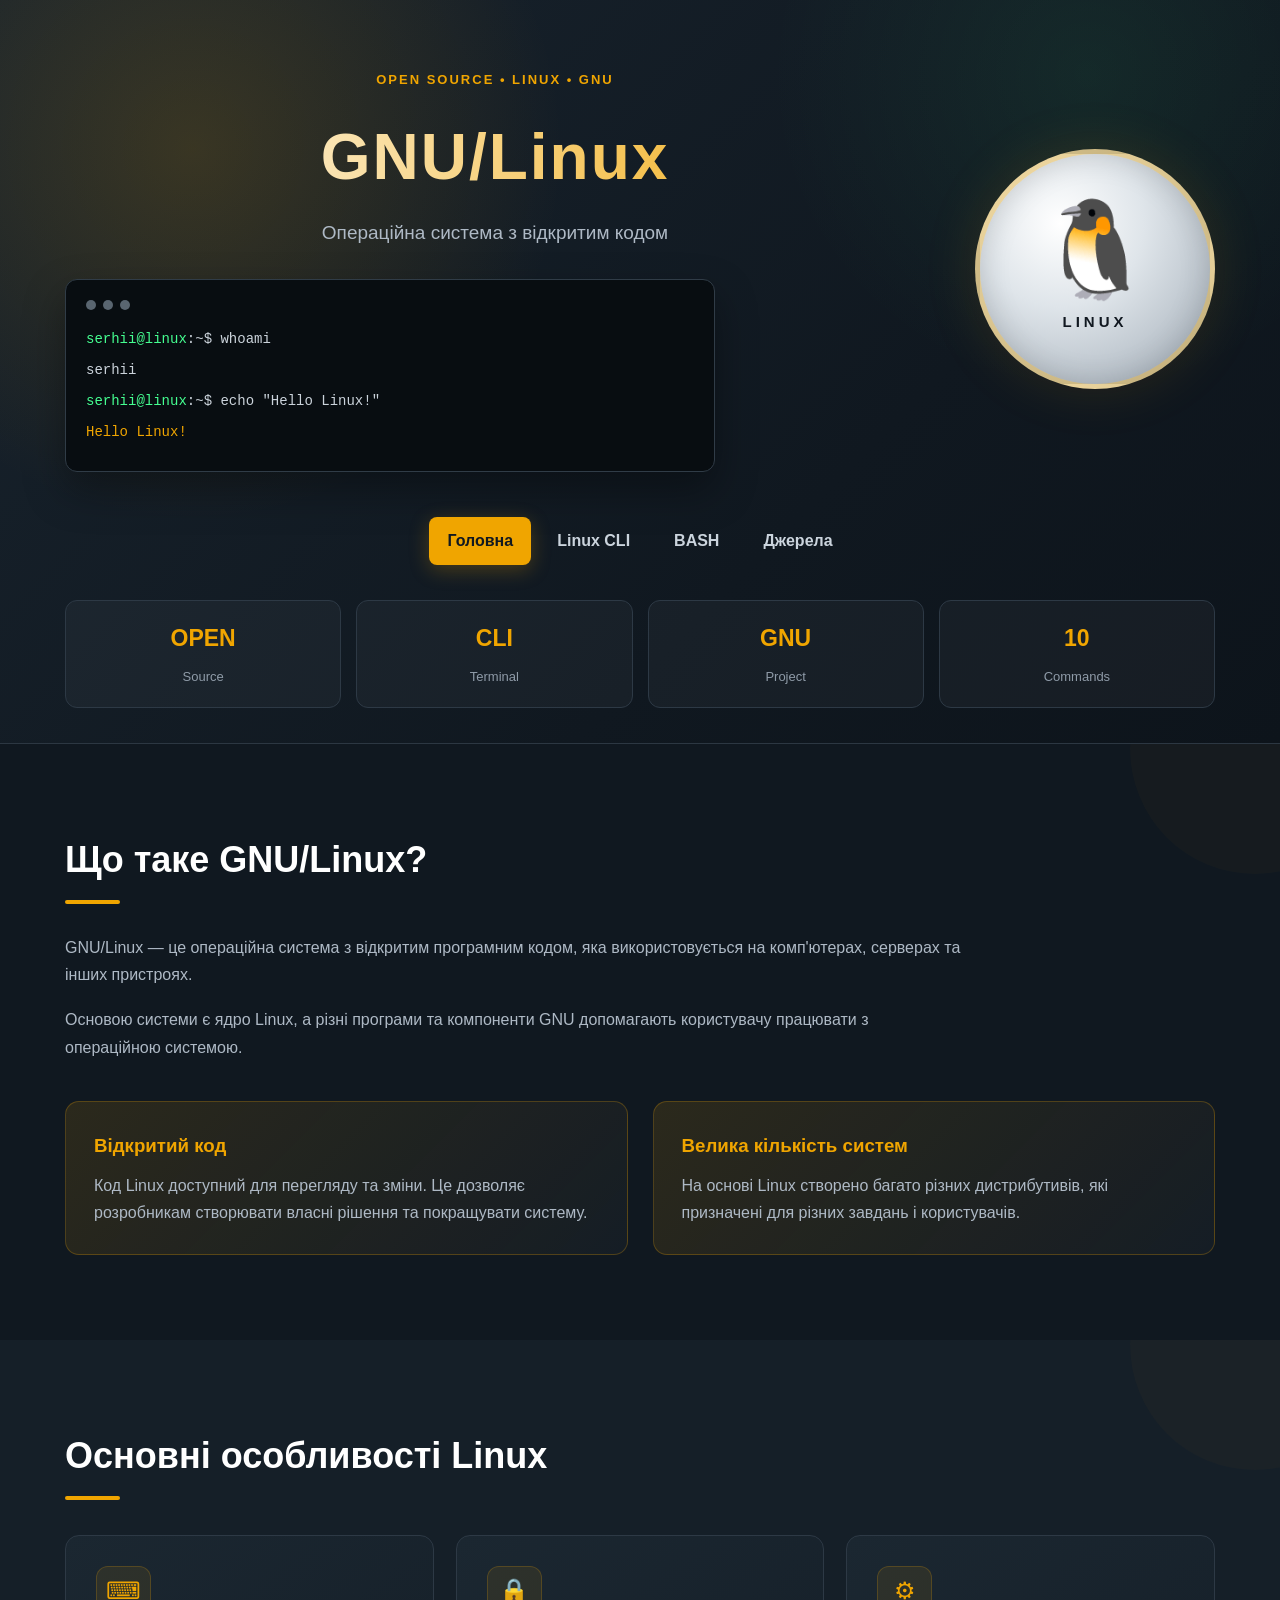
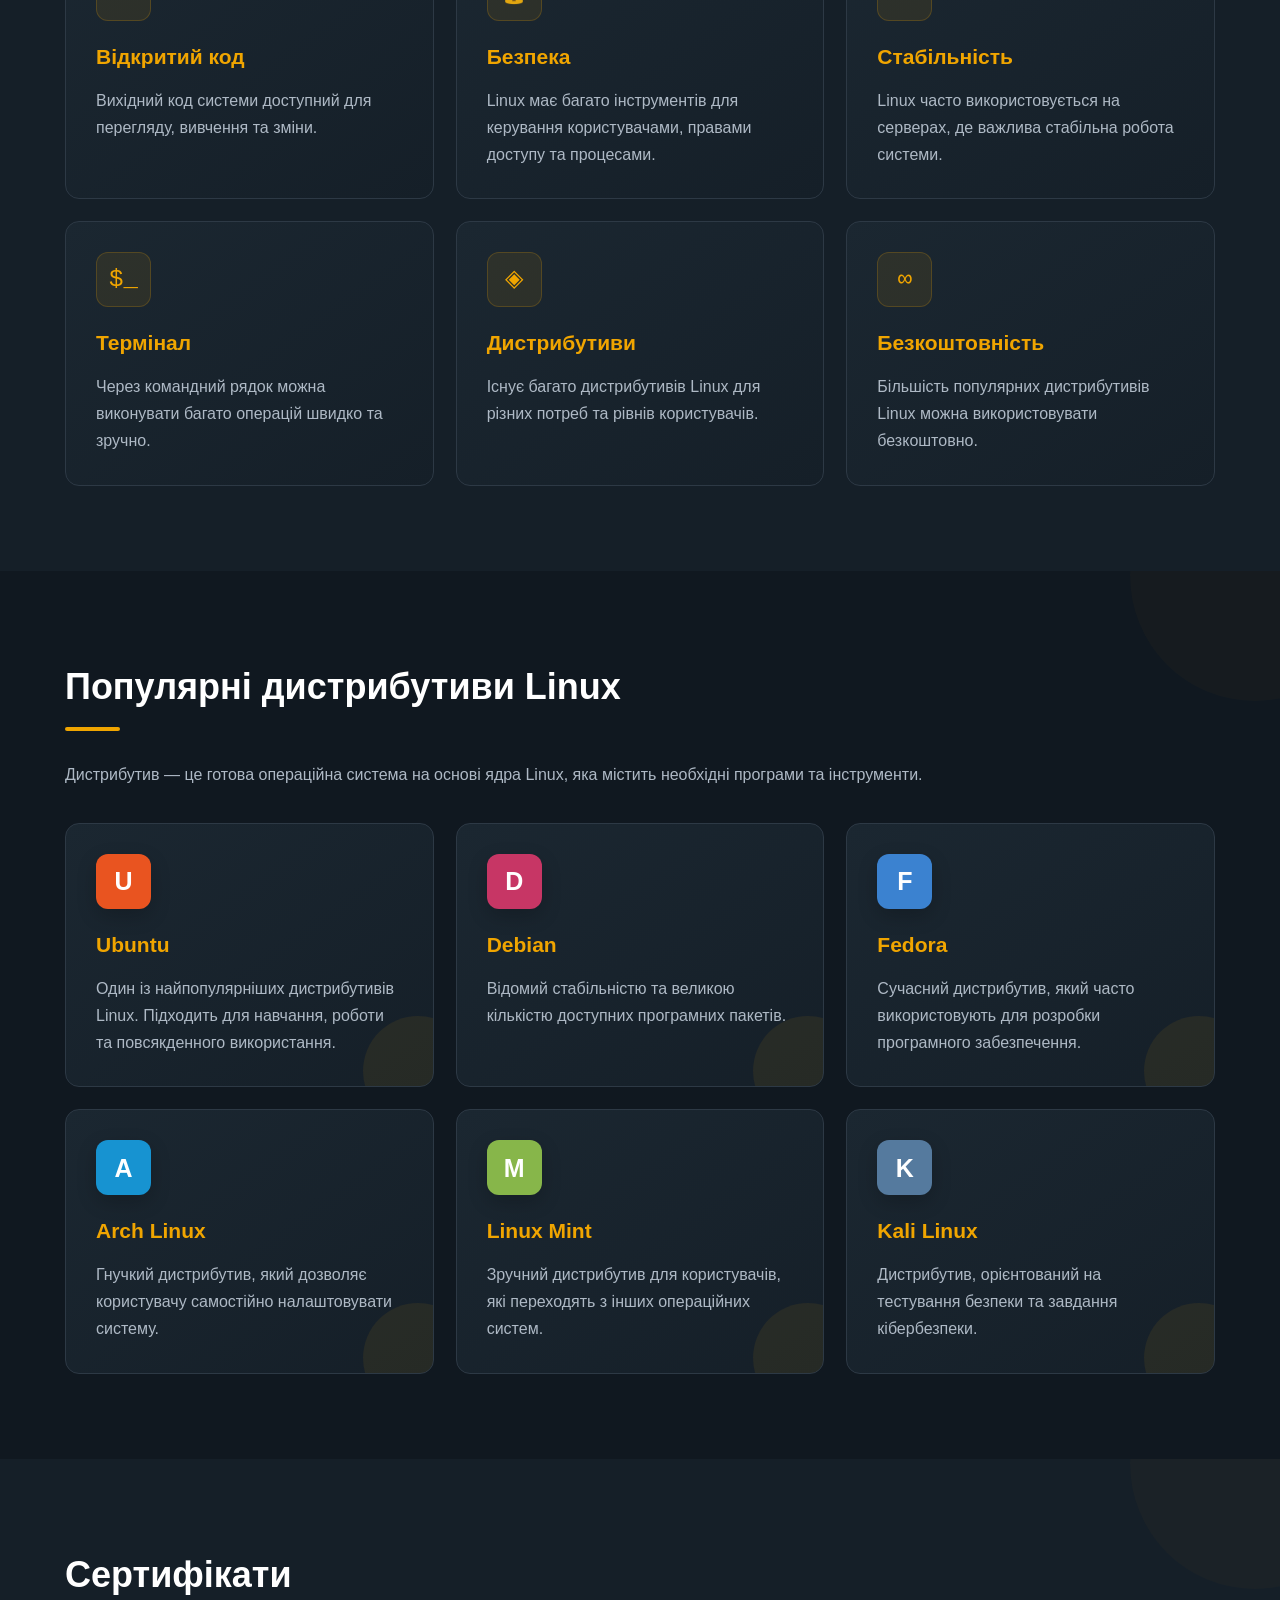
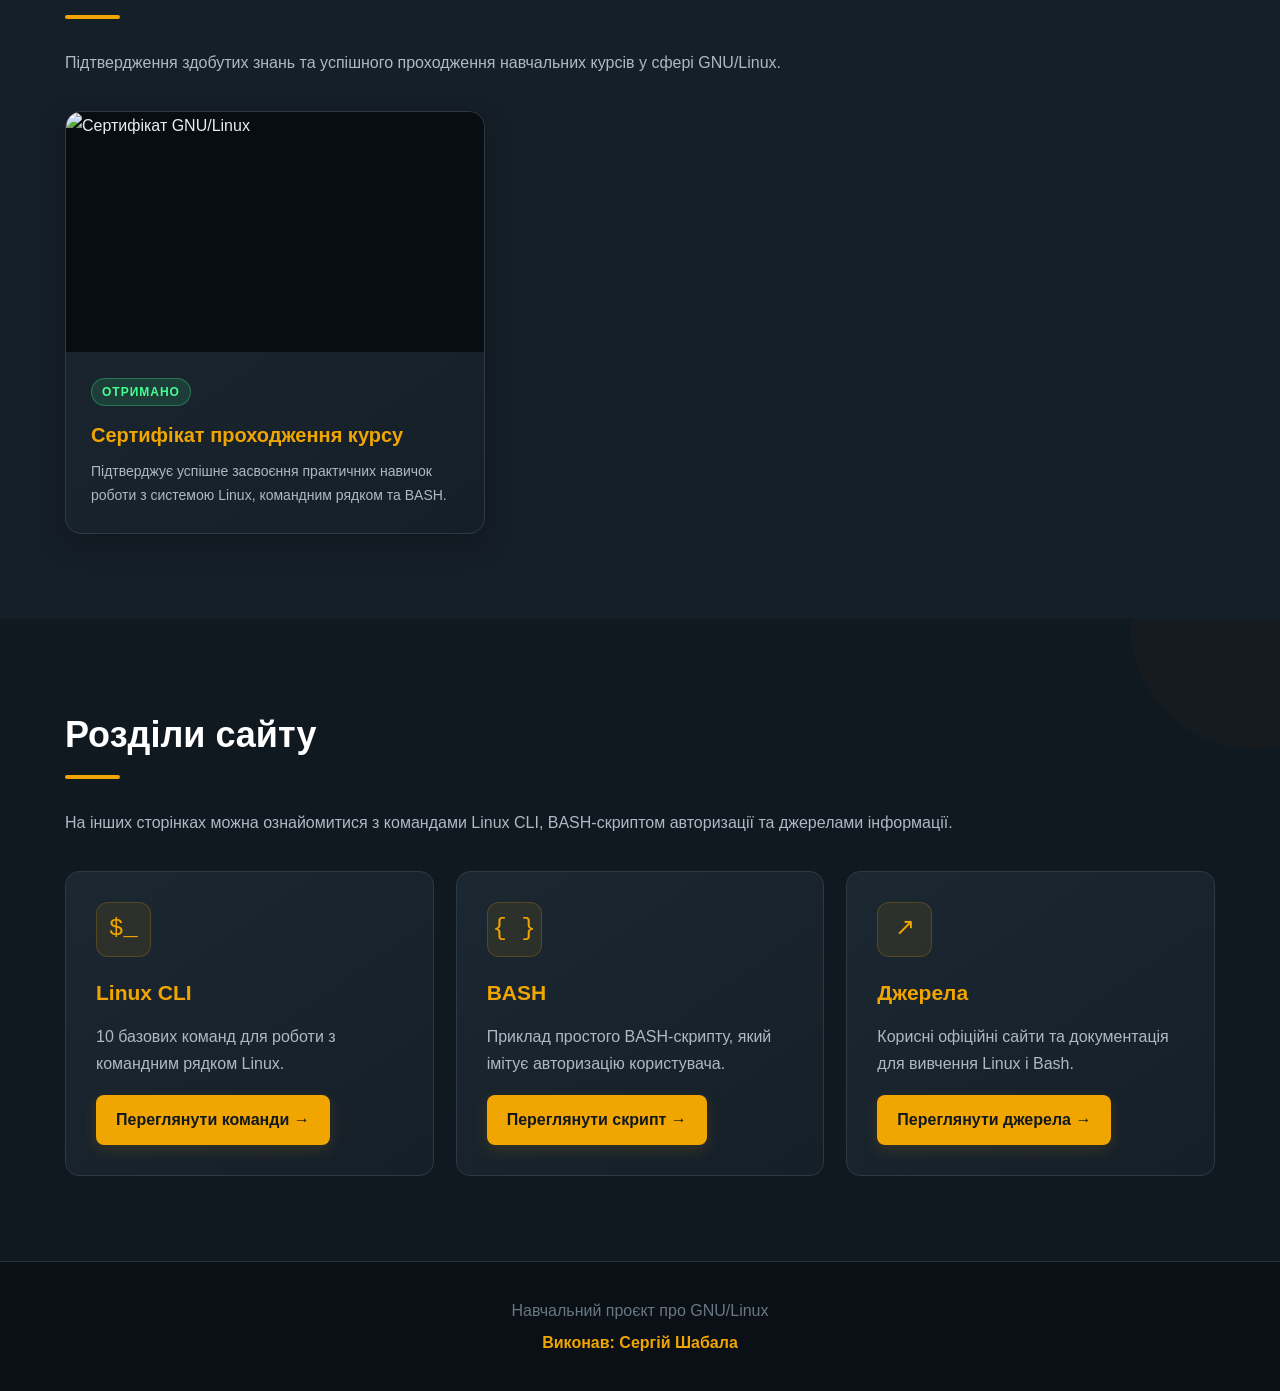
==== commit b1fde2fc: "Add files via upload" ====
--- a/index.html
+++ b/index.html
@@ -288,7 +288,48 @@
     </section>
 
 
+    <!-- Розділ: Сертифікати -->
     <section class="section dark">
+
+        <div class="container">
+
+            <h2>Сертифікати</h2>
+
+            <p>
+                Підтвердження здобутих знань та успішного проходження навчальних курсів у сфері GNU/Linux.
+            </p>
+
+            <div class="certificates-grid">
+
+                <div class="certificate-card">
+
+                    <div class="certificate-preview">
+                        <img src="images/sertificate.jpg" alt="Сертифікат GNU/Linux">
+                        <div class="certificate-overlay">
+                            <a href="images/sertificate.jpg" target="_blank" class="button">
+                                Переглянути повністю 🔍
+                            </a>
+                        </div>
+                    </div>
+
+                    <div class="certificate-info">
+                        <div class="certificate-badge">Отримано</div>
+                        <h3>Сертифікат проходження курсу</h3>
+                        <p>
+                            Підтверджує успішне засвоєння практичних навичок роботи з системою Linux, командним рядком та BASH.
+                        </p>
+                    </div>
+
+                </div>
+
+            </div>
+
+        </div>
+
+    </section>
+
+
+    <section class="section">
 
         <div class="container">
 
--- a/style.css
+++ b/style.css
@@ -688,6 +688,99 @@
 
 
 /* =========================
+   CERTIFICATES
+========================= */
+
+.certificates-grid {
+    display: grid;
+    grid-template-columns: repeat(auto-fit, minmax(300px, 420px));
+    gap: 30px;
+    margin-top: 35px;
+}
+
+.certificate-card {
+    background: linear-gradient(145deg, #1b2731, #151f28);
+    border: 1px solid #2d3945;
+    border-radius: 16px;
+    overflow: hidden;
+    transition: 0.3s ease;
+    box-shadow: 0 10px 30px rgba(0, 0, 0, 0.25);
+}
+
+.certificate-card:hover {
+    transform: translateY(-7px);
+    border-color: rgba(240, 165, 0, 0.45);
+    box-shadow: 0 18px 40px rgba(0, 0, 0, 0.4), 0 0 25px rgba(240, 165, 0, 0.08);
+}
+
+.certificate-preview {
+    position: relative;
+    width: 100%;
+    height: 240px;
+    background: #080d11;
+    overflow: hidden;
+}
+
+.certificate-preview img {
+    width: 100%;
+    height: 100%;
+    object-fit: cover;
+    object-position: top center;
+    transition: transform 0.4s ease;
+}
+
+.certificate-card:hover .certificate-preview img {
+    transform: scale(1.05);
+}
+
+.certificate-overlay {
+    position: absolute;
+    inset: 0;
+    background: rgba(16, 24, 32, 0.75);
+    backdrop-filter: blur(3px);
+    display: flex;
+    align-items: center;
+    justify-content: center;
+    opacity: 0;
+    transition: opacity 0.3s ease;
+}
+
+.certificate-card:hover .certificate-overlay {
+    opacity: 1;
+}
+
+.certificate-info {
+    padding: 25px;
+}
+
+.certificate-badge {
+    display: inline-block;
+    background: rgba(69, 255, 145, 0.12);
+    color: #45ff91;
+    border: 1px solid rgba(69, 255, 145, 0.3);
+    font-size: 12px;
+    font-weight: bold;
+    padding: 3px 10px;
+    border-radius: 20px;
+    margin-bottom: 12px;
+    text-transform: uppercase;
+    letter-spacing: 1px;
+}
+
+.certificate-info h3 {
+    color: #f0a500;
+    font-size: 20px;
+    margin-bottom: 8px;
+}
+
+.certificate-info p {
+    color: #aeb9c5;
+    font-size: 14px;
+    margin-bottom: 0;
+}
+
+
+/* =========================
    BUTTONS
 ========================= */
 
@@ -1389,4 +1482,136 @@
     .sources li {
         padding: 16px;
     }
+}
+
+
+/* =========================
+   COMMAND DESCRIPTION
+========================= */
+
+.command-description {
+    color: #aeb9c5;
+    margin-bottom: 18px;
+}
+
+
+/* =========================
+   MINI TERMINAL
+========================= */
+
+.mini-terminal {
+    margin-top: 18px;
+
+    background: #080d11;
+
+    border: 1px solid #303c47;
+
+    border-radius: 10px;
+
+    overflow: hidden;
+
+    box-shadow:
+        inset 0 0 20px rgba(0, 0, 0, 0.25);
+}
+
+.mini-terminal-top {
+    display: flex;
+
+    align-items: center;
+
+    gap: 6px;
+
+    padding: 10px 13px;
+
+    background: #111920;
+
+    border-bottom:
+        1px solid #26323d;
+}
+
+.mini-terminal-top span {
+    width: 8px;
+    height: 8px;
+
+    border-radius: 50%;
+
+    background: #596570;
+
+    display: block;
+}
+
+.mini-terminal-body {
+    padding: 16px;
+
+    font-family:
+        Consolas,
+        "Courier New",
+        monospace;
+
+    font-size: 13px;
+
+    min-height: 90px;
+}
+
+.mini-terminal-body p {
+    margin: 4px 0;
+
+    color: #cbd4dc;
+}
+
+.mini-terminal-body .prompt {
+    color: #45ff91;
+}
+
+.terminal-output {
+    color: #d6dde5 !important;
+
+    padding-left: 0;
+}
+
+
+/* =========================
+   COMMAND HOVER
+========================= */
+
+.command:hover .mini-terminal {
+    border-color:
+        rgba(69, 255, 145, 0.25);
+
+    box-shadow:
+        0 0 20px rgba(69, 255, 145, 0.04);
+}
+
+.command:hover .prompt {
+    color: #f0a500;
+}
+
+
+/* =========================
+   COMMAND NUMBER
+========================= */
+
+.command-number {
+    transition: 0.3s ease;
+}
+
+.command:hover .command-number {
+    color: #f0a500;
+}
+
+
+/* =========================
+   MOBILE MINI TERMINAL
+========================= */
+
+@media (max-width: 500px) {
+
+    .mini-terminal-body {
+        padding: 13px;
+
+        font-size: 11px;
+
+        overflow-x: auto;
+    }
+
 }
